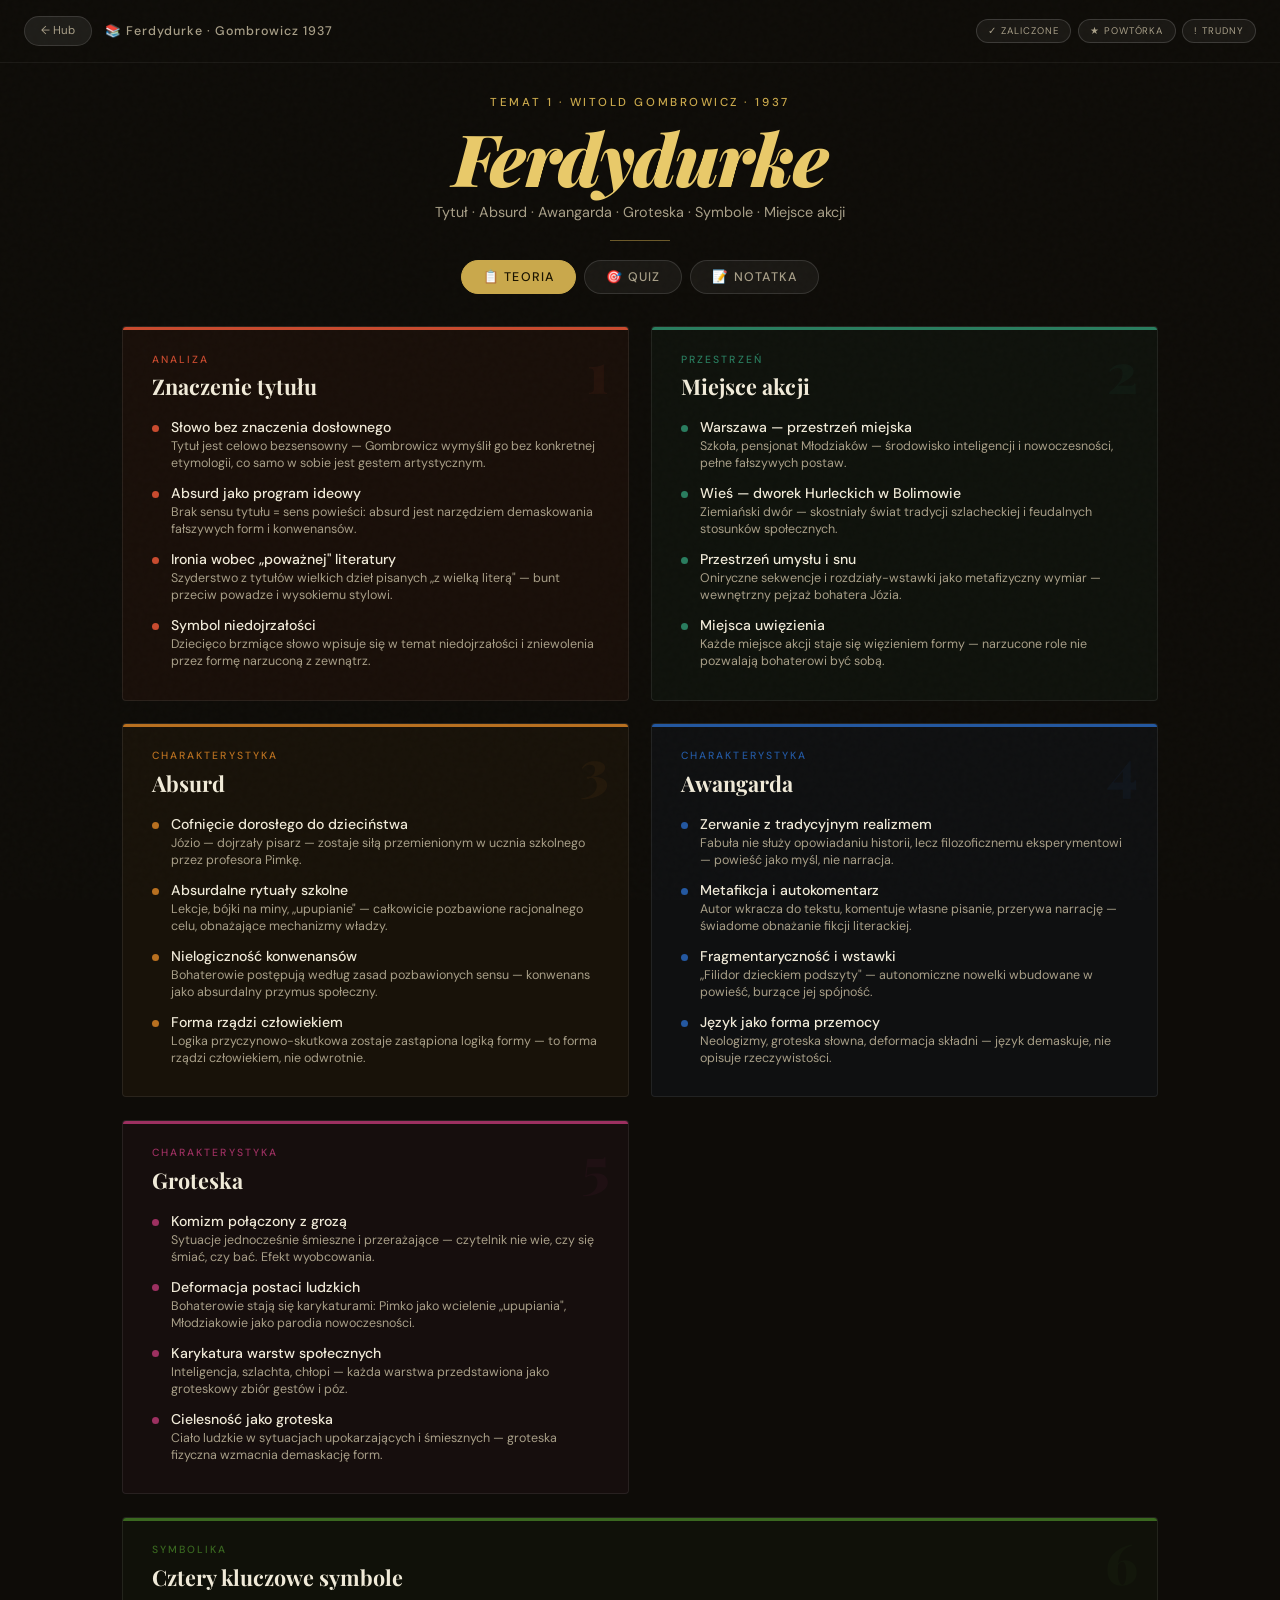
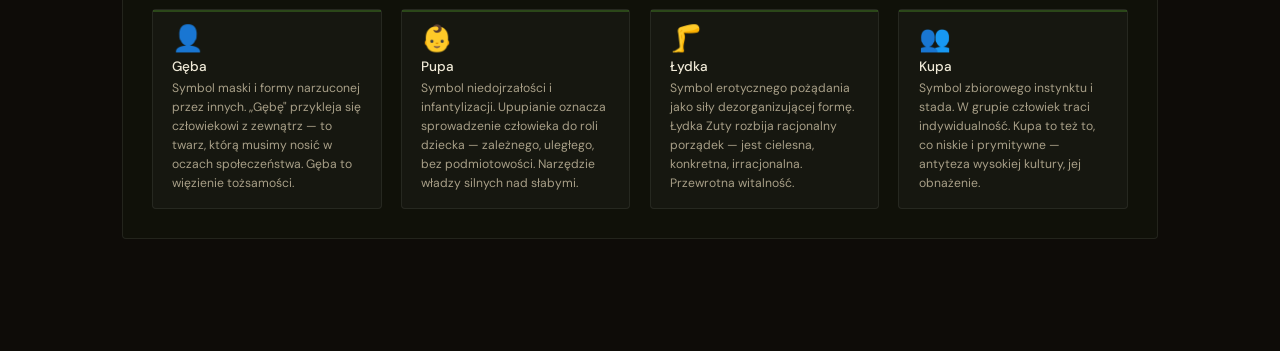
==== temat1.html @ a3b2247d "Dodanie 4 tematow i main" ====
<!DOCTYPE html>
<html lang="pl">
<head>
<meta charset="UTF-8"/><meta name="viewport" content="width=device-width,initial-scale=1.0"/>
<title>Temat 1 · Ferdydurke</title>
<link href="https://fonts.googleapis.com/css2?family=Playfair+Display:wght@400;700;900&family=DM+Sans:wght@300;400;500&display=swap" rel="stylesheet"/>
<link rel="stylesheet" href="shared_styles.css"/>
</head>
<body>
<nav class="topnav">
  <a href="index.html" class="nav-back">← Hub</a>
  <span class="nav-title">📚 Ferdydurke · Gombrowicz 1937</span>
  <div class="nav-status-wrap" id="nav-status"></div>
</nav>

<header>
  <p class="eyebrow">Temat 1 · Witold Gombrowicz · 1937</p>
  <h1><span>Ferdydurke</span></h1>
  <p class="sub">Tytuł · Absurd · Awangarda · Groteska · Symbole · Miejsce akcji</p>
  <div class="divider"></div>
</header>

<div class="toggle-bar">
  <button class="toggle-btn active" id="btn-cards" onclick="switchView('cards')">📋 Teoria</button>
  <button class="toggle-btn" id="btn-quiz" onclick="switchView('quiz')">🎯 Quiz</button>
  <button class="toggle-btn" id="btn-nota" onclick="switchView('nota')">📝 Notatka</button>
</div>

<!-- ===== TEORIA ===== -->
<div id="view-cards">
<div class="page">
<div class="grid">

<div class="card c-coral">
  <span class="num">1</span><p class="card-label">Analiza</p><h2>Znaczenie tytułu</h2>
  <ul class="items">
    <li><div class="dot"></div><div><div class="item-title">Słowo bez znaczenia dosłownego</div><div class="item-sub">Tytuł jest celowo bezsensowny — Gombrowicz wymyślił go bez konkretnej etymologii, co samo w sobie jest gestem artystycznym.</div></div></li>
    <li><div class="dot"></div><div><div class="item-title">Absurd jako program ideowy</div><div class="item-sub">Brak sensu tytułu = sens powieści: absurd jest narzędziem demaskowania fałszywych form i konwenansów.</div></div></li>
    <li><div class="dot"></div><div><div class="item-title">Ironia wobec „poważnej" literatury</div><div class="item-sub">Szyderstwo z tytułów wielkich dzieł pisanych „z wielką literą" — bunt przeciw powadze i wysokiemu stylowi.</div></div></li>
    <li><div class="dot"></div><div><div class="item-title">Symbol niedojrzałości</div><div class="item-sub">Dziecięco brzmiące słowo wpisuje się w temat niedojrzałości i zniewolenia przez formę narzuconą z zewnątrz.</div></div></li>
  </ul>
</div>

<div class="card c-teal">
  <span class="num">2</span><p class="card-label">Przestrzeń</p><h2>Miejsce akcji</h2>
  <ul class="items">
    <li><div class="dot"></div><div><div class="item-title">Warszawa — przestrzeń miejska</div><div class="item-sub">Szkoła, pensjonat Młodziaków — środowisko inteligencji i nowoczesności, pełne fałszywych postaw.</div></div></li>
    <li><div class="dot"></div><div><div class="item-title">Wieś — dworek Hurleckich w Bolimowie</div><div class="item-sub">Ziemiański dwór — skostniały świat tradycji szlacheckiej i feudalnych stosunków społecznych.</div></div></li>
    <li><div class="dot"></div><div><div class="item-title">Przestrzeń umysłu i snu</div><div class="item-sub">Oniryczne sekwencje i rozdziały-wstawki jako metafizyczny wymiar — wewnętrzny pejzaż bohatera Józia.</div></div></li>
    <li><div class="dot"></div><div><div class="item-title">Miejsca uwięzienia</div><div class="item-sub">Każde miejsce akcji staje się więzieniem formy — narzucone role nie pozwalają bohaterowi być sobą.</div></div></li>
  </ul>
</div>

<div class="card c-amber">
  <span class="num">3</span><p class="card-label">Charakterystyka</p><h2>Absurd</h2>
  <ul class="items">
    <li><div class="dot"></div><div><div class="item-title">Cofnięcie dorosłego do dzieciństwa</div><div class="item-sub">Józio — dojrzały pisarz — zostaje siłą przemienionym w ucznia szkolnego przez profesora Pimkę.</div></div></li>
    <li><div class="dot"></div><div><div class="item-title">Absurdalne rytuały szkolne</div><div class="item-sub">Lekcje, bójki na miny, „upupianie" — całkowicie pozbawione racjonalnego celu, obnażające mechanizmy władzy.</div></div></li>
    <li><div class="dot"></div><div><div class="item-title">Nielogiczność konwenansów</div><div class="item-sub">Bohaterowie postępują według zasad pozbawionych sensu — konwenans jako absurdalny przymus społeczny.</div></div></li>
    <li><div class="dot"></div><div><div class="item-title">Forma rządzi człowiekiem</div><div class="item-sub">Logika przyczynowo-skutkowa zostaje zastąpiona logiką formy — to forma rządzi człowiekiem, nie odwrotnie.</div></div></li>
  </ul>
</div>

<div class="card c-blue">
  <span class="num">4</span><p class="card-label">Charakterystyka</p><h2>Awangarda</h2>
  <ul class="items">
    <li><div class="dot"></div><div><div class="item-title">Zerwanie z tradycyjnym realizmem</div><div class="item-sub">Fabuła nie służy opowiadaniu historii, lecz filozoficznemu eksperymentowi — powieść jako myśl, nie narracja.</div></div></li>
    <li><div class="dot"></div><div><div class="item-title">Metafikcja i autokomentarz</div><div class="item-sub">Autor wkracza do tekstu, komentuje własne pisanie, przerywa narrację — świadome obnażanie fikcji literackiej.</div></div></li>
    <li><div class="dot"></div><div><div class="item-title">Fragmentaryczność i wstawki</div><div class="item-sub">„Filidor dzieckiem podszyty" — autonomiczne nowelki wbudowane w powieść, burzące jej spójność.</div></div></li>
    <li><div class="dot"></div><div><div class="item-title">Język jako forma przemocy</div><div class="item-sub">Neologizmy, groteska słowna, deformacja składni — język demaskuje, nie opisuje rzeczywistości.</div></div></li>
  </ul>
</div>

<div class="card c-pink">
  <span class="num">5</span><p class="card-label">Charakterystyka</p><h2>Groteska</h2>
  <ul class="items">
    <li><div class="dot"></div><div><div class="item-title">Komizm połączony z grozą</div><div class="item-sub">Sytuacje jednocześnie śmieszne i przerażające — czytelnik nie wie, czy się śmiać, czy bać. Efekt wyobcowania.</div></div></li>
    <li><div class="dot"></div><div><div class="item-title">Deformacja postaci ludzkich</div><div class="item-sub">Bohaterowie stają się karykaturami: Pimko jako wcielenie „upupiania", Młodziakowie jako parodia nowoczesności.</div></div></li>
    <li><div class="dot"></div><div><div class="item-title">Karykatura warstw społecznych</div><div class="item-sub">Inteligencja, szlachta, chłopi — każda warstwa przedstawiona jako groteskowy zbiór gestów i póz.</div></div></li>
    <li><div class="dot"></div><div><div class="item-title">Cielesność jako groteska</div><div class="item-sub">Ciało ludzkie w sytuacjach upokarzających i śmiesznych — groteska fizyczna wzmacnia demaskację form.</div></div></li>
  </ul>
</div>

<div class="card c-green full">
  <span class="num">6</span><p class="card-label">Symbolika</p><h2>Cztery kluczowe symbole</h2>
  <div class="symbols-grid">
    <div class="symbol-block"><div class="symbol-icon">👤</div><div class="symbol-name">Gęba</div><div class="symbol-desc">Symbol maski i formy narzuconej przez innych. „Gębę" przykleja się człowiekowi z zewnątrz — to twarz, którą musimy nosić w oczach społeczeństwa. Gęba to więzienie tożsamości.</div></div>
    <div class="symbol-block"><div class="symbol-icon">👶</div><div class="symbol-name">Pupa</div><div class="symbol-desc">Symbol niedojrzałości i infantylizacji. Upupianie oznacza sprowadzenie człowieka do roli dziecka — zależnego, uległego, bez podmiotowości. Narzędzie władzy silnych nad słabymi.</div></div>
    <div class="symbol-block"><div class="symbol-icon">🦵</div><div class="symbol-name">Łydka</div><div class="symbol-desc">Symbol erotycznego pożądania jako siły dezorganizującej formę. Łydka Zuty rozbija racjonalny porządek — jest cielesna, konkretna, irracjonalna. Przewrotna witalność.</div></div>
    <div class="symbol-block"><div class="symbol-icon">👥</div><div class="symbol-name">Kupa</div><div class="symbol-desc">Symbol zbiorowego instynktu i stada. W grupie człowiek traci indywidualność. Kupa to też to, co niskie i prymitywne — antyteza wysokiej kultury, jej obnażenie.</div></div>
  </div>
</div>

</div><!-- /grid -->
</div><!-- /page -->
</div><!-- /view-cards -->

<!-- ===== QUIZ ===== -->
<div id="view-quiz" style="display:none;position:relative;z-index:1;max-width:800px;margin:0 auto;padding:1.5rem 1.5rem 5rem">
  <div id="quiz-hub">
    <div style="text-align:center;padding:1.5rem 0 2rem">
      <div style="font-size:.65rem;letter-spacing:.22em;text-transform:uppercase;color:var(--gold);margin-bottom:.6rem">Temat 1 · Quiz</div>
      <div style="font-family:'Playfair Display',serif;font-size:2rem;font-weight:900;color:var(--ink);margin-bottom:.4rem">Sprawdź wiedzę o Ferdydurke</div>
      <div style="font-size:.85rem;color:var(--ink2)">Losowe pytania ze wszystkich kategorii</div>
    </div>
    <div style="display:grid;grid-template-columns:1fr 1fr;gap:1rem;margin-bottom:1rem">
      <button class="qhub-card" onclick="launchQuiz('ferdydurke','ferdydurke')" style="--qc:#c84b2f">
        <div class="qhub-icon">📚</div><div class="qhub-title">Quiz Ferdydurke</div>
        <div class="qhub-sub">Tytuł · Absurd · Awangarda · Groteska · Symbole · Filozofia</div>
        <div class="qhub-count" id="hub-score-ferdydurke">35 pytań</div>
      </button>
      <button class="qhub-card" onclick="launchQuiz('all','ferdydurke')" style="--qc:#c9a84c">
        <div class="qhub-icon">🎯</div><div class="qhub-title">MEGA QUIZ</div>
        <div class="qhub-sub">Wszystkie cztery tematy razem — pełne przygotowanie do sprawdzianu</div>
        <div class="qhub-count">130+ pytań</div>
      </button>
    </div>
  </div>
  <div id="quiz-active" style="display:none">
    <div style="display:flex;align-items:center;gap:.8rem;margin-bottom:1.2rem">
      <button onclick="backToHub()" style="background:rgba(255,255,255,.07);border:1px solid rgba(255,255,255,.12);color:var(--ink2);font-size:.75rem;padding:.4rem .9rem;border-radius:100px;cursor:pointer">← Wróć</button>
      <div style="flex:1">
        <div style="display:flex;justify-content:space-between;margin-bottom:.4rem"><span style="font-size:.7rem;letter-spacing:.12em;text-transform:uppercase;color:var(--ink2)" id="qa-label"></span><span style="font-size:.8rem;font-weight:500;color:var(--gold)" id="qa-score"></span></div>
        <div class="quiz-prog-bar"><div class="quiz-prog-fill" id="qa-fill" style="width:0%"></div></div>
      </div>
    </div>
    <div class="quiz-card">
      <div class="quiz-q-num" id="qa-num"></div>
      <span class="quiz-cat" id="qa-cat"></span>
      <div class="quiz-q-text" id="qa-text"></div>
      <div class="quiz-options" id="qa-opts"></div>
      <div class="quiz-feedback" id="qa-feedback"></div>
      <div class="quiz-next-wrap"><button class="quiz-next" id="qa-next" onclick="nextQA()">Następne →</button></div>
    </div>
  </div>
  <div id="quiz-result-screen" style="display:none;text-align:center;padding:2rem 1rem;animation:fadeUp .5s ease">
    <div class="res-emoji" id="qr-emoji"></div>
    <div class="res-title" id="qr-title"></div>
    <div class="res-score-box" style="margin:1rem auto 1.2rem"><div class="res-big" id="qr-big"></div><div class="res-of" id="qr-of"></div></div>
    <div class="res-bar-wrap"><div class="quiz-prog-bar" style="height:8px;border-radius:4px"><div class="res-bar-fill" id="qr-bar" style="width:0%"></div></div></div>
    <div class="res-cats" id="qr-cats" style="margin:1.2rem 0"></div>
    <div class="res-msg" id="qr-msg"></div>
    <div style="display:flex;gap:.8rem;justify-content:center;flex-wrap:wrap">
      <button class="res-restart" onclick="replayQuiz()">Jeszcze raz 🔄</button>
      <button class="res-restart" onclick="backToHub()" style="background:rgba(255,255,255,.08);color:var(--ink)">Wybierz tryb</button>
      <a href="index.html" class="res-restart" style="background:rgba(255,255,255,.08);color:var(--ink);text-decoration:none">← Hub</a>
    </div>
  </div>
</div>

<!-- ===== NOTATKA ===== -->
<div id="view-nota" style="display:none;position:relative;z-index:1;max-width:900px;margin:0 auto;padding:2rem 1.5rem 4rem">
  <div class="nw-quote" style="border-left-color:var(--coral)">
    <p>„Człowiek jest głęboko uzależniony od odbicia siebie w duszy drugiego człowieka, nawet jeżeli to odbicie jest karykaturalne."</p>
    <cite>— Witold Gombrowicz, Ferdydurke (1937)</cite>
  </div>
  <div class="nw-section-head"><span class="nw-section-icon">📋</span><div class="nw-section-title">Notatka podsumowująca — Ferdydurke</div><div class="nw-section-line"></div></div>
  <div class="nw-grid">
    <div class="nw-card nw-rust"><div class="nw-card-icon">❓</div><div class="nw-card-title">Tytuł</div><div class="nw-card-desc">Słowo bez etymologii — celowy absurd jako gest artystyczny. Ironia wobec powagi literatury. Symbol niedojrzałości i zniewolenia przez formę. Wydanie: <strong>1937</strong>.</div></div>
    <div class="nw-card nw-sky"><div class="nw-card-icon">📍</div><div class="nw-card-title">Miejsce akcji</div><div class="nw-card-desc"><strong>Warszawa</strong> (szkoła + pensjonat Młodziaków) + <strong>wieś</strong> (dworek Hurleckich w Bolimowie) + <strong>przestrzeń snu i wstawek</strong>. Każde miejsce = więzienie formy.</div></div>
    <div class="nw-card nw-amber"><div class="nw-card-icon">🌀</div><div class="nw-card-title">Absurd</div><div class="nw-card-desc">Cofnięcie Józia do szkoły przez Pimkę. Bójki na miny. Upupianie = infantylizacja. <strong>Forma rządzi człowiekiem</strong>, nie odwrotnie. Logika bez sensu.</div></div>
    <div class="nw-card nw-sky"><div class="nw-card-icon">✨</div><div class="nw-card-title">Awangarda</div><div class="nw-card-desc">Metafikcja — autor wkracza do tekstu. Wstawki: <strong>Filidor</strong> i <strong>Filidron dzieckiem podszyty</strong>. Fragmentaryczność. Zerwanie z realizmem. Język jako przemoc.</div></div>
    <div class="nw-card nw-burgundy"><div class="nw-card-icon">🎭</div><div class="nw-card-title">Groteska</div><div class="nw-card-desc">Komizm + groza jednocześnie = dezorientacja. Deformacja postaci: <strong>Pimko</strong> (pedagog-karykat.), <strong>Młodziakowie</strong> (fałszywa nowoczesność). Karykatura wszystkich warstw.</div></div>
    <div class="nw-card nw-sage"><div class="nw-card-icon">🔮</div><div class="nw-card-title">Cztery symbole</div><div class="nw-card-desc"><strong>Gęba</strong> = maska społeczna. <strong>Pupa</strong> = infantylizacja, narzędzie władzy. <strong>Łydka</strong> = pożądanie rozbijające formę. <strong>Kupa</strong> = stado, utrata indywidualności.</div></div>
  </div>
  <div class="nw-section-head"><span class="nw-section-icon">🧠</span><div class="nw-section-title">Kluczowe pojęcia do zapamiętania</div><div class="nw-section-line"></div></div>
  <div style="overflow-x:auto"><table>
    <thead><tr><th>Pojęcie</th><th>Definicja</th><th>Przykład w powieści</th></tr></thead>
    <tbody>
      <tr><td><strong>Forma</strong></td><td>Schemat narzucony człowiekowi przez społeczeństwo — maska, rola, konwenans</td><td>Rola ucznia narzucona Józiowi przez Pimkę</td></tr>
      <tr><td><strong>Upupianie</strong></td><td>Sprowadzanie człowieka do roli bezwolnego dziecka — akt władzy</td><td>Pimko cofa dorosłego Józia do szkoły</td></tr>
      <tr><td><strong>Metafikcja</strong></td><td>Autor komentuje własny tekst z jego wnętrza</td><td>Przerywniki Gombrowicza w narracji</td></tr>
      <tr><td><strong>Groteska</strong></td><td>Połączenie komizmu i grozy — efekt dezorientacji</td><td>Bójki na miny, absurd szkolnych rytuałów</td></tr>
      <tr><td><strong>Niedojrzałość</strong></td><td>U Gombrowicza wartość — brak skostnienia w formie, autentyczność</td><td>Dziecięcy element tytułu i fabuły</td></tr>
    </tbody>
  </table></div>
</div>

<div class="streak-badge" id="streak-badge"></div>

<script src="quiz_engine.js"></script>
<script>
const TOPIC_ID = 'ferdydurke';
function switchView(v){
  ['cards','quiz','nota'].forEach(id=>{
    document.getElementById('view-'+id).style.display='none';
    document.getElementById('btn-'+id)?.classList.remove('active');
  });
  document.getElementById('view-'+v).style.display='block';
  document.getElementById('btn-'+v)?.classList.add('active');
}
// Nav status
function renderNavStatus(){
  const td=getTopicData(TOPIC_ID);const status=td.status||'';
  const labels={'':'Nie zaczęty',done:'✓ Zaliczone',focus:'★ Do powtórki',hard:'! Trudny'};
  const el=document.getElementById('nav-status');
  el.innerHTML=`
    <button class="nav-sbtn${status==='done'?' sd':''}" onclick="toggleStatus('done')">✓ Zaliczone</button>
    <button class="nav-sbtn${status==='focus'?' sf':''}" onclick="toggleStatus('focus')">★ Powtórka</button>
    <button class="nav-sbtn${status==='hard'?' sh':''}" onclick="toggleStatus('hard')">! Trudny</button>`;
}
function toggleStatus(s){
  const p=gp();if(!p[TOPIC_ID])p[TOPIC_ID]={};
  p[TOPIC_ID].status=(p[TOPIC_ID].status===s?'':s);sp(p);renderNavStatus();
}
renderNavStatus();
updateHubScores();
</script>
</body>
</html>
---- shared_styles.css ----
*,*::before,*::after{box-sizing:border-box;margin:0;padding:0}
:root{
  --bg:#0e0c08;--ink:#f0ead8;--ink2:#a89f88;
  --gold:#c9a84c;--gold2:#e8c96a;
  --coral:#c84b2f;--teal:#2a7d5f;--amber:#b87020;--blue:#2458a0;--pink:#9c3060;--green:#3a6820;
  --ok:#2a7d5f;--err:#c84b2f;
  --n-sage:#5a7a4a;--n-sage2:#8aaa6a;--n-rust:#a0402a;--n-rust2:#c86040;
  --n-cream:#e8d8b0;--n-stone:#7a6848;--n-sky:#3a6880;--n-burgundy:#7a2040;
}
body{background:var(--bg);color:var(--ink);font-family:"DM Sans",sans-serif;min-height:100vh;overflow-x:hidden;padding-bottom:4rem}
body::before{content:"";position:fixed;inset:0;background-image:url("data:image/svg+xml,%3Csvg viewBox='0 0 200 200' xmlns='http://www.w3.org/2000/svg'%3E%3Cfilter id='n'%3E%3CfeTurbulence type='fractalNoise' baseFrequency='0.9' numOctaves='4' stitchTiles='stitch'/%3E%3C/filter%3E%3Crect width='100%25' height='100%25' filter='url(%23n)' opacity='0.05'/%3E%3C/svg%3E");opacity:.35;pointer-events:none;z-index:0}
/* NAV */
.topnav{position:relative;z-index:10;display:flex;align-items:center;gap:.8rem;padding:1rem 1.5rem;border-bottom:1px solid rgba(255,255,255,.06)}
.nav-back{background:rgba(255,255,255,.07);border:1px solid rgba(255,255,255,.12);color:var(--ink2);font-family:"DM Sans",sans-serif;font-size:.72rem;padding:.4rem 1rem;border-radius:100px;cursor:pointer;text-decoration:none;transition:all .15s}
.nav-back:hover{border-color:var(--gold);color:var(--gold)}
.nav-title{font-size:.78rem;font-weight:500;letter-spacing:.08em;color:var(--ink2)}
.nav-status-wrap{margin-left:auto;display:flex;gap:.4rem;align-items:center}
.nav-sbtn{font-size:.6rem;letter-spacing:.1em;text-transform:uppercase;padding:.28rem .7rem;border-radius:100px;border:1px solid rgba(255,255,255,.15);background:rgba(255,255,255,.05);color:var(--ink2);cursor:pointer;font-family:"DM Sans",sans-serif;transition:all .15s}
.nav-sbtn:hover{border-color:rgba(255,255,255,.3);color:var(--ink)}
.nav-sbtn.sd{background:rgba(42,125,95,.2);border-color:#2a7d5f;color:#6acca8}
.nav-sbtn.sf{background:rgba(201,168,76,.2);border-color:#c9a84c;color:#e8c96a}
.nav-sbtn.sh{background:rgba(200,75,47,.2);border-color:#c84b2f;color:#f09080}
/* HEADER */
header{position:relative;z-index:1;text-align:center;padding:2rem 2rem 0}
.eyebrow{font-size:.72rem;font-weight:500;letter-spacing:.22em;text-transform:uppercase;color:var(--gold);margin-bottom:.7rem}
h1{font-family:"Playfair Display",serif;font-size:clamp(2rem,6vw,4.5rem);font-weight:900;line-height:1;color:var(--ink);letter-spacing:-.02em}
h1 span{color:var(--gold2);font-style:italic}
.sub{margin-top:.6rem;font-size:.9rem;color:var(--ink2)}
.divider{width:60px;height:1px;background:var(--gold);margin:1.2rem auto 0;opacity:.5}
/* TOGGLE BAR */
.toggle-bar{position:relative;z-index:10;display:flex;align-items:center;justify-content:center;gap:.5rem;padding:1.2rem 2rem 0;flex-wrap:wrap}
.toggle-btn{background:rgba(255,255,255,.05);border:1px solid rgba(255,255,255,.12);color:var(--ink2);font-family:"DM Sans",sans-serif;font-size:.78rem;font-weight:500;letter-spacing:.1em;text-transform:uppercase;padding:.5rem 1.3rem;border-radius:100px;cursor:pointer;transition:all .2s ease;display:flex;align-items:center;gap:.5rem}
.toggle-btn:hover{border-color:rgba(255,255,255,.25);color:var(--ink)}
.toggle-btn.active{background:var(--gold);border-color:var(--gold);color:#1a1400}
/* CARDS */
.page{position:relative;z-index:1;max-width:1100px;margin:0 auto;padding:2rem 2rem 3rem}
.grid{display:grid;grid-template-columns:1fr 1fr;gap:1.4rem}
@media(max-width:660px){.grid{grid-template-columns:1fr}}
.card{border-radius:4px;border:1px solid rgba(255,255,255,.08);padding:1.6rem 1.8rem 1.8rem;position:relative;overflow:hidden;transition:transform .25s,border-color .25s;animation:fadeUp .6s ease both}
.card:hover{transform:translateY(-3px);border-color:rgba(255,255,255,.18)}
@keyframes fadeUp{from{opacity:0;transform:translateY(18px)}to{opacity:1;transform:translateY(0)}}
.card::before{content:"";position:absolute;top:0;left:0;right:0;height:3px;background:var(--accent)}
.card .num{position:absolute;top:1rem;right:1.2rem;font-family:"Playfair Display",serif;font-size:3.5rem;font-weight:900;color:var(--accent);opacity:.07;line-height:1;pointer-events:none}
.card-label{font-size:.65rem;font-weight:500;letter-spacing:.2em;text-transform:uppercase;color:var(--accent);margin-bottom:.55rem}
.card h2{font-family:"Playfair Display",serif;font-size:1.35rem;font-weight:700;color:var(--ink);margin-bottom:1.1rem;line-height:1.2}
.items{list-style:none;display:flex;flex-direction:column;gap:.7rem}
.items li{display:grid;grid-template-columns:auto 1fr;gap:.75rem;align-items:start}
.dot{width:7px;height:7px;border-radius:50%;background:var(--accent);margin-top:.42em;flex-shrink:0}
.item-title{font-size:.88rem;font-weight:500;color:var(--ink);line-height:1.3}
.item-sub{font-size:.78rem;color:var(--ink2);margin-top:.1rem;line-height:1.4}
.card.full{grid-column:1/-1}
.symbols-grid{display:grid;grid-template-columns:repeat(auto-fit,minmax(200px,1fr));gap:1.2rem;margin-top:.4rem}
.symbol-block{background:rgba(255,255,255,.03);border:1px solid rgba(255,255,255,.07);border-radius:4px;padding:1rem 1.2rem;position:relative}
.symbol-block::before{content:"";position:absolute;top:0;left:0;right:0;height:2px;background:var(--accent);opacity:.6}
.symbol-icon{font-size:1.6rem;margin-bottom:.4rem;line-height:1}
.symbol-name{font-size:.85rem;font-weight:500;color:var(--ink);margin-bottom:.3rem}
.symbol-desc{font-size:.76rem;color:var(--ink2);line-height:1.55}
.c-coral{--accent:var(--coral);background:rgba(200,75,47,.06)}
.c-teal{--accent:var(--teal);background:rgba(42,125,95,.06)}
.c-amber{--accent:var(--amber);background:rgba(184,112,32,.06)}
.c-blue{--accent:var(--blue);background:rgba(36,88,160,.06)}
.c-pink{--accent:var(--pink);background:rgba(156,48,96,.06)}
.c-green{--accent:var(--green);background:rgba(58,104,32,.06)}
.c-gold{--accent:var(--gold);background:rgba(201,168,76,.06)}
/* NW CARDS */
.nw-hero{position:relative;border-radius:8px;overflow:hidden;margin-bottom:2.5rem;border:1px solid rgba(255,255,255,.09);padding:2.4rem 2.4rem 2rem}
.nw-hero::before{content:"";position:absolute;inset:0;background:repeating-linear-gradient(45deg,transparent,transparent 18px,rgba(90,122,74,.04) 18px,rgba(90,122,74,.04) 19px);pointer-events:none}
.nw-hero-eyebrow{font-size:.65rem;letter-spacing:.22em;text-transform:uppercase;margin-bottom:.6rem}
.nw-hero-title{font-family:"Playfair Display",serif;font-size:clamp(1.6rem,4vw,2.8rem);font-weight:900;line-height:1.1;color:var(--ink);margin-bottom:.5rem}
.nw-hero-title em{font-style:italic}
.nw-hero-sub{font-size:.88rem;color:var(--ink2);line-height:1.6;max-width:600px}
.nw-hero-tags{display:flex;flex-wrap:wrap;gap:.5rem;margin-top:1.2rem}
.nw-tag{font-size:.64rem;letter-spacing:.12em;text-transform:uppercase;padding:.26rem .75rem;border-radius:100px;border:1px solid}
.nw-section-head{display:flex;align-items:center;gap:.9rem;margin:2.4rem 0 1.2rem}
.nw-section-icon{font-size:1.4rem;flex-shrink:0}
.nw-section-title{font-family:"Playfair Display",serif;font-size:1.25rem;font-weight:700;color:var(--ink)}
.nw-section-line{flex:1;height:1px;background:rgba(255,255,255,.08)}
.nw-grid{display:grid;grid-template-columns:1fr 1fr;gap:1.2rem}
@media(max-width:640px){.nw-grid{grid-template-columns:1fr}}
.nw-grid.three{grid-template-columns:repeat(3,1fr)}
@media(max-width:720px){.nw-grid.three{grid-template-columns:1fr 1fr}}
@media(max-width:480px){.nw-grid.three{grid-template-columns:1fr}}
.nw-card{border-radius:6px;border:1px solid rgba(255,255,255,.08);padding:1.4rem 1.5rem 1.5rem;position:relative;overflow:hidden;transition:transform .22s,border-color .22s;animation:fadeUp .5s ease both}
.nw-card:hover{transform:translateY(-3px);border-color:rgba(255,255,255,.18)}
.nw-card::before{content:"";position:absolute;top:0;left:0;right:0;height:3px;background:var(--na)}
.nw-card-icon{font-size:1.6rem;margin-bottom:.7rem}
.nw-card-title{font-family:"Playfair Display",serif;font-size:1.05rem;font-weight:700;color:var(--ink);margin-bottom:.5rem}
.nw-card-desc{font-size:.8rem;color:var(--ink2);line-height:1.6}
.nw-card-desc strong{color:var(--ink);font-weight:500}
.nw-sage{--na:var(--n-sage);background:rgba(90,122,74,.07)}
.nw-rust{--na:var(--n-rust2);background:rgba(160,64,42,.07)}
.nw-sky{--na:var(--n-sky);background:rgba(58,104,128,.07)}
.nw-burgundy{--na:var(--n-burgundy);background:rgba(122,32,64,.07)}
.nw-stone{--na:var(--n-stone);background:rgba(122,104,72,.07)}
.nw-cream{--na:#c8a860;background:rgba(200,168,96,.07)}
.nw-gold{--na:var(--gold);background:rgba(201,168,76,.07)}
.nw-amber{--na:var(--amber);background:rgba(184,112,32,.07)}
.nw-quote{margin:0 0 2rem;padding:1.2rem 1.6rem;border-left:3px solid var(--n-sage);background:rgba(90,122,74,.07);border-radius:0 6px 6px 0}
.nw-quote p{font-family:"Playfair Display",serif;font-size:1.05rem;font-style:italic;color:var(--n-cream);line-height:1.65}
.nw-quote cite{display:block;margin-top:.6rem;font-size:.72rem;color:var(--ink2);letter-spacing:.08em}
.nw-chars{display:grid;grid-template-columns:repeat(auto-fit,minmax(200px,1fr));gap:1rem;margin:1.2rem 0}
.nw-char{border:1px solid rgba(255,255,255,.08);border-radius:6px;padding:1rem 1.1rem;position:relative}
.nw-char::before{content:"";position:absolute;top:0;left:0;right:0;height:2px;background:var(--nc)}
.nw-char-emoji{font-size:1.4rem;margin-bottom:.4rem}
.nw-char-name{font-weight:600;color:var(--ink);font-size:.9rem;margin-bottom:.2rem}
.nw-char-role{font-size:.68rem;letter-spacing:.1em;text-transform:uppercase;color:var(--nc);margin-bottom:.4rem}
.nw-char-desc{font-size:.76rem;color:var(--ink2);line-height:1.5}
.nw-contrast{display:grid;grid-template-columns:1fr auto 1fr;gap:.6rem 1rem;align-items:center;margin:1rem 0}
.nw-contrast-l{text-align:right}
.nw-contrast-vs{font-size:.7rem;color:var(--ink2);font-weight:600;letter-spacing:.1em;text-align:center}
.nw-contrast-item{font-size:.82rem;padding:.5rem .8rem;border-radius:6px;border:1px solid rgba(255,255,255,.07)}
.nw-contrast-item.sage{background:rgba(90,122,74,.1);border-color:rgba(90,122,74,.25);color:var(--n-sage2)}
.nw-contrast-item.rust{background:rgba(160,64,42,.1);border-color:rgba(160,64,42,.25);color:var(--n-rust2)}
/* QUIZ */
.quiz-prog-bar{height:3px;background:rgba(255,255,255,.08);border-radius:2px;overflow:hidden}
.quiz-prog-fill{height:100%;background:var(--gold);border-radius:2px;transition:width .4s ease}
.quiz-cat{display:inline-block;font-size:.6rem;letter-spacing:.18em;text-transform:uppercase;padding:.28rem .75rem;border-radius:100px;border:1px solid;margin-bottom:1.1rem}
.quiz-card{background:rgba(255,255,255,.03);border:1px solid rgba(255,255,255,.09);border-radius:10px;padding:2rem 2rem 1.8rem;animation:fadeUp .35s ease both}
.quiz-q-num{font-size:.65rem;letter-spacing:.18em;text-transform:uppercase;color:var(--ink2);margin-bottom:.7rem}
.quiz-q-text{font-family:"Playfair Display",serif;font-size:1.3rem;font-weight:700;line-height:1.45;color:var(--ink);margin-bottom:1.6rem}
.quiz-options{display:flex;flex-direction:column;gap:.75rem}
.quiz-opt{display:flex;align-items:flex-start;gap:1rem;background:rgba(255,255,255,.04);border:1px solid rgba(255,255,255,.1);border-radius:8px;padding:.85rem 1.1rem;cursor:pointer;transition:all .18s;text-align:left;color:var(--ink);font-family:"DM Sans",sans-serif;font-size:.9rem;line-height:1.4}
.quiz-opt:hover:not(.answered){background:rgba(255,255,255,.08);border-color:rgba(255,255,255,.22)}
.quiz-opt .opt-letter{font-size:.7rem;font-weight:600;letter-spacing:.1em;width:22px;height:22px;border-radius:50%;display:flex;align-items:center;justify-content:center;flex-shrink:0;margin-top:.05em;background:rgba(255,255,255,.08);color:var(--ink2);transition:all .18s}
.quiz-opt.correct{background:rgba(42,125,95,.18);border-color:var(--ok)}
.quiz-opt.correct .opt-letter{background:var(--ok);color:#fff}
.quiz-opt.wrong{background:rgba(200,75,47,.15);border-color:var(--err)}
.quiz-opt.wrong .opt-letter{background:var(--err);color:#fff}
.quiz-opt.answered{cursor:default}
.quiz-feedback{margin-top:1.2rem;padding:.9rem 1.1rem;border-radius:8px;font-size:.83rem;line-height:1.55;border:1px solid;display:none}
.quiz-feedback.show{display:block;animation:fadeUp .25s ease}
.quiz-feedback.ok{background:rgba(42,125,95,.12);border-color:rgba(42,125,95,.4);color:#a8d9c8}
.quiz-feedback.bad{background:rgba(200,75,47,.12);border-color:rgba(200,75,47,.4);color:#f0c4b8}
.quiz-feedback strong{display:block;margin-bottom:.25rem;font-size:.88rem}
.quiz-next-wrap{margin-top:1.4rem;display:flex;justify-content:flex-end}
.quiz-next{background:var(--gold);color:#1a1400;border:none;font-family:"DM Sans",sans-serif;font-size:.82rem;font-weight:600;letter-spacing:.08em;text-transform:uppercase;padding:.65rem 1.6rem;border-radius:100px;cursor:pointer;transition:all .18s;display:none}
.quiz-next:hover{background:var(--gold2)}
.quiz-next.show{display:block;animation:fadeUp .2s ease}
/* RESULTS */
.res-emoji{font-size:4rem;margin-bottom:1rem}
.res-title{font-family:"Playfair Display",serif;font-size:2.2rem;font-weight:900;color:var(--ink);margin-bottom:.5rem}
.res-score-box{display:inline-flex;flex-direction:column;align-items:center;background:rgba(255,255,255,.04);border:1px solid rgba(255,255,255,.1);border-radius:12px;padding:1.8rem 3rem;margin-bottom:1.5rem}
.res-big{font-family:"Playfair Display",serif;font-size:4rem;font-weight:900;color:var(--gold);line-height:1}
.res-of{font-size:.8rem;color:var(--ink2);letter-spacing:.1em;text-transform:uppercase;margin-top:.4rem}
.res-bar-wrap{max-width:340px;margin:0 auto 1.5rem}
.res-bar-fill{height:100%;border-radius:4px;background:var(--gold);transition:width 1s ease .3s}
.res-cats{display:flex;flex-wrap:wrap;justify-content:center;gap:.8rem;margin:1.2rem 0}
.res-cat-chip{background:rgba(255,255,255,.04);border:1px solid rgba(255,255,255,.1);border-radius:8px;padding:.65rem 1rem;font-size:.78rem}
.res-cat-chip .rcc-name{color:var(--ink2);margin-bottom:.2rem;font-size:.65rem;letter-spacing:.1em;text-transform:uppercase}
.res-cat-chip .rcc-val{font-weight:600;color:var(--ink)}
.res-msg{font-size:.9rem;color:var(--ink2);line-height:1.7;max-width:480px;margin:0 auto 1.5rem}
.res-restart{background:var(--gold);color:#1a1400;border:none;font-family:"DM Sans",sans-serif;font-size:.82rem;font-weight:600;letter-spacing:.1em;text-transform:uppercase;padding:.75rem 2.2rem;border-radius:100px;cursor:pointer;transition:all .2s}
.res-restart:hover{background:var(--gold2);transform:translateY(-2px)}
.qhub-card{background:rgba(255,255,255,.04);border:1px solid rgba(255,255,255,.1);border-radius:10px;padding:1.4rem 1.5rem;cursor:pointer;text-align:left;transition:all .2s;position:relative;overflow:hidden}
.qhub-card::before{content:"";position:absolute;top:0;left:0;right:0;height:3px;background:var(--qc)}
.qhub-card:hover{border-color:var(--qc);background:rgba(255,255,255,.07);transform:translateY(-2px)}
.qhub-icon{font-size:1.8rem;margin-bottom:.6rem}
.qhub-title{font-family:"Playfair Display",serif;font-size:1.15rem;font-weight:700;color:var(--ink);margin-bottom:.3rem}
.qhub-sub{font-size:.75rem;color:var(--ink2);line-height:1.5;margin-bottom:.7rem}
.qhub-count{font-size:.65rem;letter-spacing:.15em;text-transform:uppercase;color:var(--qc);font-weight:600}
.streak-badge{position:fixed;top:50%;left:50%;transform:translate(-50%,-50%) scale(0);z-index:999;font-size:2.5rem;font-weight:900;font-family:"Playfair Display",serif;color:var(--gold2);text-shadow:0 0 30px rgba(201,168,76,.6);pointer-events:none;transition:transform .25s cubic-bezier(.34,1.56,.64,1),opacity .3s;opacity:0}
.streak-badge.show{transform:translate(-50%,-60%) scale(1);opacity:1}
table{width:100%;border-collapse:collapse;font-size:.8rem}
th,td{padding:.65rem 1rem;text-align:left}
th{border-bottom:1px solid rgba(255,255,255,.12);color:var(--ink2);font-weight:500;font-size:.68rem;letter-spacing:.1em;text-transform:uppercase}
tr{border-bottom:1px solid rgba(255,255,255,.06)}
tr:nth-child(even){background:rgba(255,255,255,.02)}
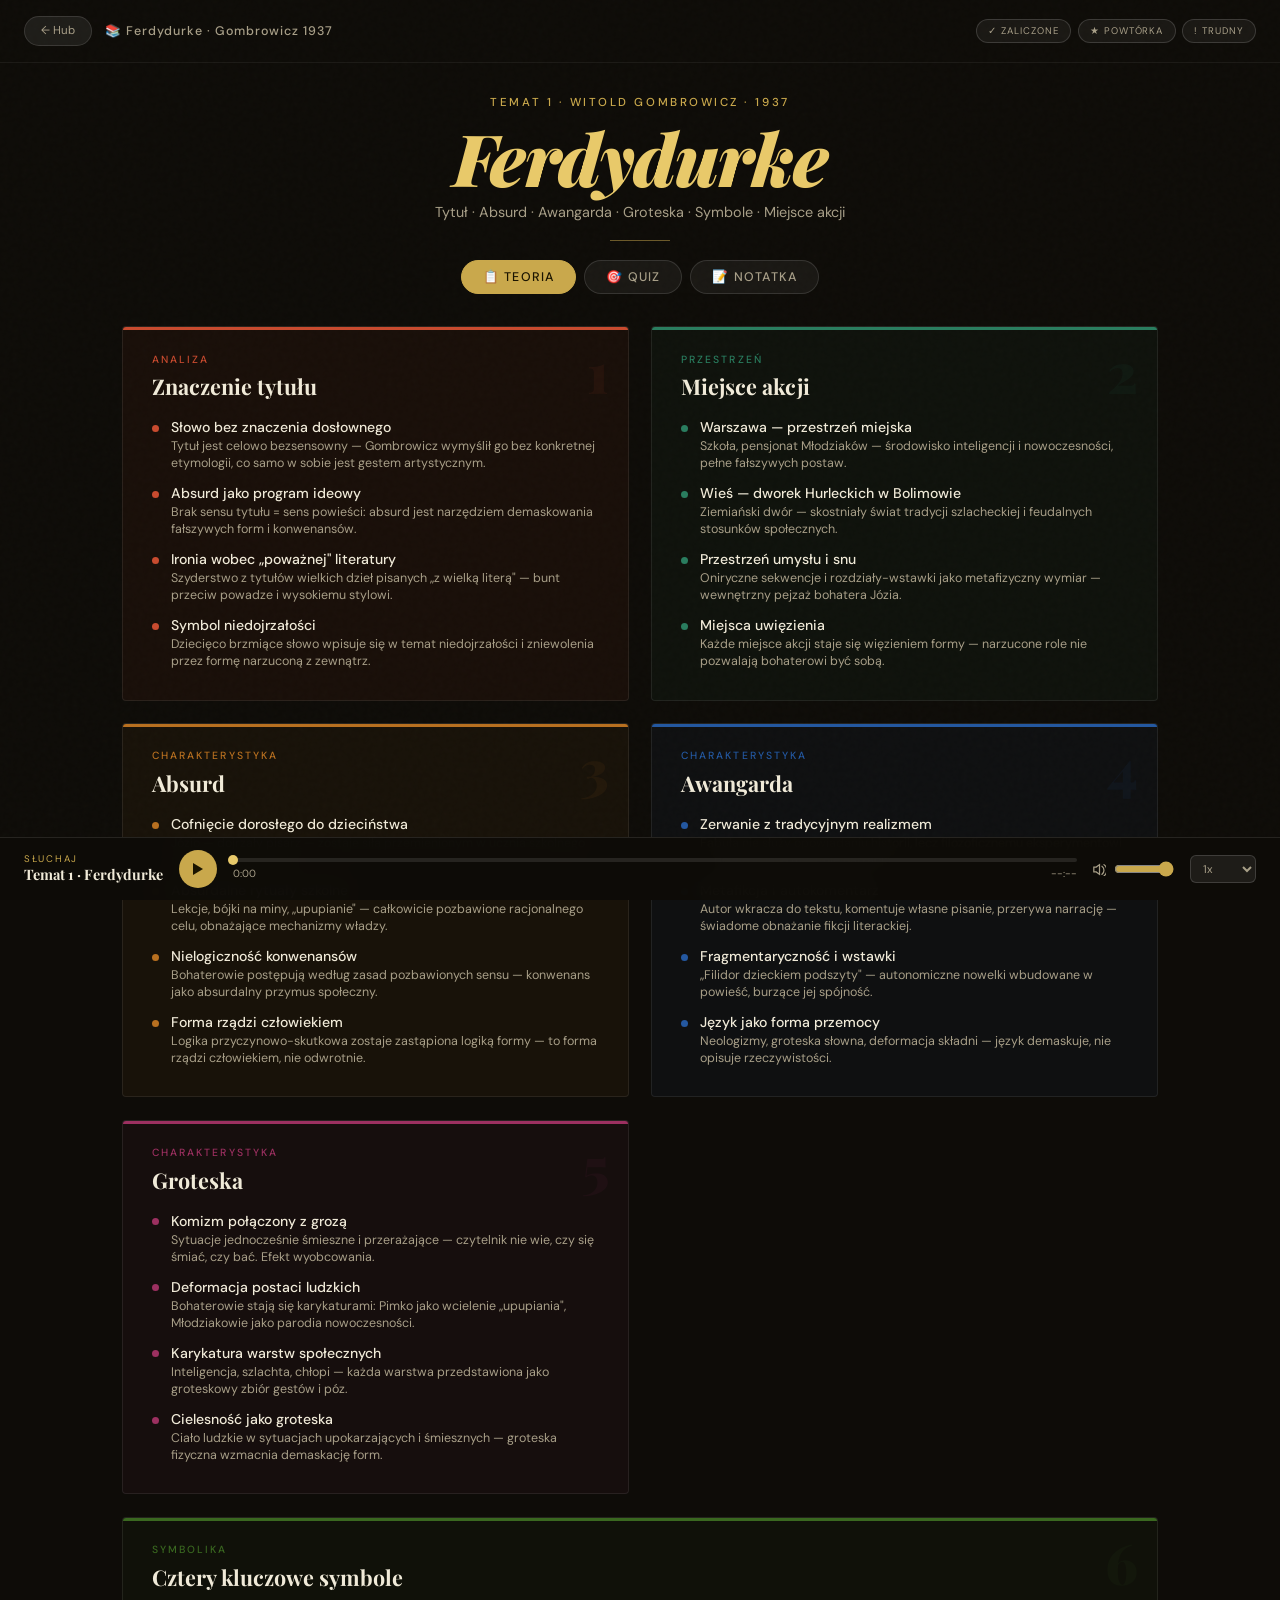
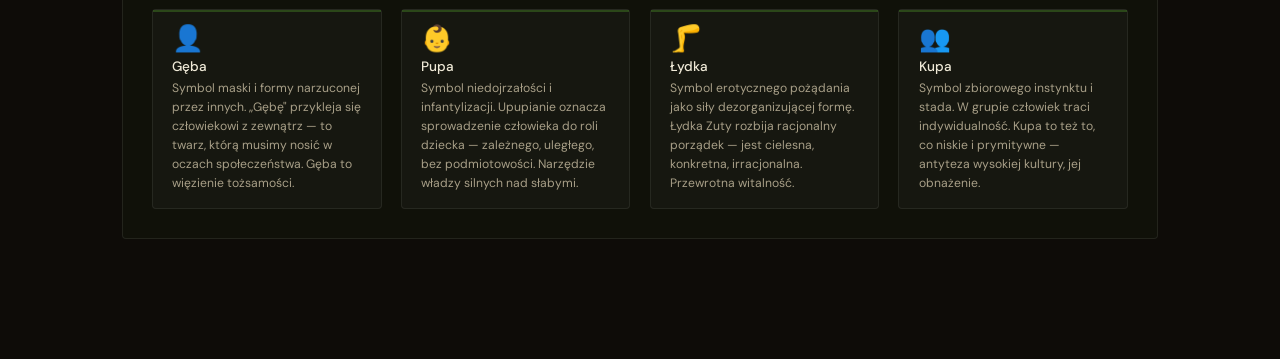
==== commit 8cdba23c: "Dodanie temat 10 i audio" ====
--- a/temat1.html
+++ b/temat1.html
@@ -178,6 +178,74 @@
 
 <div class="streak-badge" id="streak-badge"></div>
 
+<!-- ===== AUDIO PLAYER ===== -->
+<style>body{padding-bottom:4.5rem!important}</style>
+<div id="audio-player" style="position:fixed;bottom:0;left:0;right:0;z-index:100;background:rgba(14,12,8,.97);border-top:1px solid rgba(255,255,255,.1);backdrop-filter:blur(12px);padding:.75rem 1.5rem;display:flex;align-items:center;gap:1rem;flex-wrap:wrap">
+  <div style="display:flex;flex-direction:column;min-width:0;flex:0 0 auto">
+    <span style="font-size:.6rem;letter-spacing:.18em;text-transform:uppercase;color:var(--gold);line-height:1">Słuchaj</span>
+    <span style="font-family:'Playfair Display',serif;font-size:.9rem;font-weight:700;color:var(--ink);white-space:nowrap">Temat 1 · Ferdydurke</span>
+  </div>
+  <button id="ap-play" onclick="apToggle()" style="flex-shrink:0;width:38px;height:38px;border-radius:50%;background:var(--gold);border:none;cursor:pointer;display:flex;align-items:center;justify-content:center;transition:background .15s">
+    <svg id="ap-icon-play" width="14" height="14" viewBox="0 0 12 14" fill="#1a1400"><path d="M1 1l10 6L1 13V1z"/></svg>
+    <svg id="ap-icon-pause" width="14" height="14" viewBox="0 0 12 14" fill="#1a1400" style="display:none"><rect x="1" y="1" width="3.5" height="12" rx="1"/><rect x="7.5" y="1" width="3.5" height="12" rx="1"/></svg>
+  </button>
+  <div style="flex:1;display:flex;flex-direction:column;gap:.35rem;min-width:140px">
+    <div style="position:relative;height:4px;background:rgba(255,255,255,.1);border-radius:2px;cursor:pointer" id="ap-bar" onclick="apSeek(event)">
+      <div id="ap-fill" style="height:100%;width:0%;background:var(--gold);border-radius:2px;transition:width .25s linear"></div>
+      <div id="ap-thumb" style="position:absolute;top:50%;right:calc(100% - 0%);transform:translate(50%,-50%);width:10px;height:10px;border-radius:50%;background:var(--gold2);pointer-events:none"></div>
+    </div>
+    <div style="display:flex;justify-content:space-between">
+      <span id="ap-cur" style="font-size:.65rem;color:var(--ink2);font-variant-numeric:tabular-nums">0:00</span>
+      <span id="ap-dur" style="font-size:.65rem;color:var(--ink2);font-variant-numeric:tabular-nums">--:--</span>
+    </div>
+  </div>
+  <div style="display:flex;align-items:center;gap:.5rem;flex-shrink:0">
+    <svg width="13" height="13" viewBox="0 0 16 14" fill="none" stroke="var(--ink2)" stroke-width="1.5"><path d="M1 4h3l4-3v12l-4-3H1V4z"/><path d="M11 3c1.5 1 2.5 2.8 2.5 5s-1 4-2.5 5M13.5 1c2 1.5 3.5 4 3.5 7s-1.5 5.5-3.5 7" stroke-linecap="round"/></svg>
+    <input type="range" id="ap-vol" min="0" max="1" step="0.02" value="1" oninput="apVol(this.value)" style="width:60px;accent-color:var(--gold)">
+  </div>
+  <select id="ap-speed" onchange="apSpeed(this.value)" style="background:rgba(255,255,255,.07);border:1px solid rgba(255,255,255,.15);color:var(--ink2);font-family:'DM Sans',sans-serif;font-size:.7rem;padding:.3rem .5rem;border-radius:6px;cursor:pointer">
+    <option value="0.75">0.75x</option>
+    <option value="1" selected>1x</option>
+    <option value="1.25">1.25x</option>
+    <option value="1.5">1.5x</option>
+    <option value="2">2x</option>
+  </select>
+</div>
+<audio id="ap-audio" src="assets/temat1.mp3" preload="metadata"></audio>
+<script>
+(function(){
+  var au=document.getElementById("ap-audio");
+  var fill=document.getElementById("ap-fill");
+  var thumb=document.getElementById("ap-thumb");
+  var cur=document.getElementById("ap-cur");
+  var dur=document.getElementById("ap-dur");
+  var iconPlay=document.getElementById("ap-icon-play");
+  var iconPause=document.getElementById("ap-icon-pause");
+  function fmt(s){var m=Math.floor(s/60);return m+":"+(Math.floor(s%60)+"").padStart(2,"0");}
+  au.addEventListener("loadedmetadata",function(){dur.textContent=fmt(au.duration);});
+  au.addEventListener("timeupdate",function(){
+    if(!au.duration)return;
+    var p=au.currentTime/au.duration*100;
+    fill.style.width=p+"%";
+    thumb.style.right="calc("+(100-p)+"% - 5px)";
+    cur.textContent=fmt(au.currentTime);
+  });
+  au.addEventListener("ended",function(){iconPlay.style.display="";iconPause.style.display="none";});
+  window.apToggle=function(){
+    if(au.paused){au.play();iconPlay.style.display="none";iconPause.style.display="";}
+    else{au.pause();iconPlay.style.display="";iconPause.style.display="none";}
+  };
+  window.apSeek=function(e){
+    var bar=document.getElementById("ap-bar");
+    var rect=bar.getBoundingClientRect();
+    var p=Math.max(0,Math.min(1,(e.clientX-rect.left)/rect.width));
+    au.currentTime=p*au.duration;
+  };
+  window.apVol=function(v){au.volume=parseFloat(v);};
+  window.apSpeed=function(v){au.playbackRate=parseFloat(v);};
+})();
+</script>
+
 <script src="quiz_engine.js"></script>
 <script>
 const TOPIC_ID = 'ferdydurke';
@@ -189,10 +257,8 @@
   document.getElementById('view-'+v).style.display='block';
   document.getElementById('btn-'+v)?.classList.add('active');
 }
-// Nav status
 function renderNavStatus(){
   const td=getTopicData(TOPIC_ID);const status=td.status||'';
-  const labels={'':'Nie zaczęty',done:'✓ Zaliczone',focus:'★ Do powtórki',hard:'! Trudny'};
   const el=document.getElementById('nav-status');
   el.innerHTML=`
     <button class="nav-sbtn${status==='done'?' sd':''}" onclick="toggleStatus('done')">✓ Zaliczone</button>
